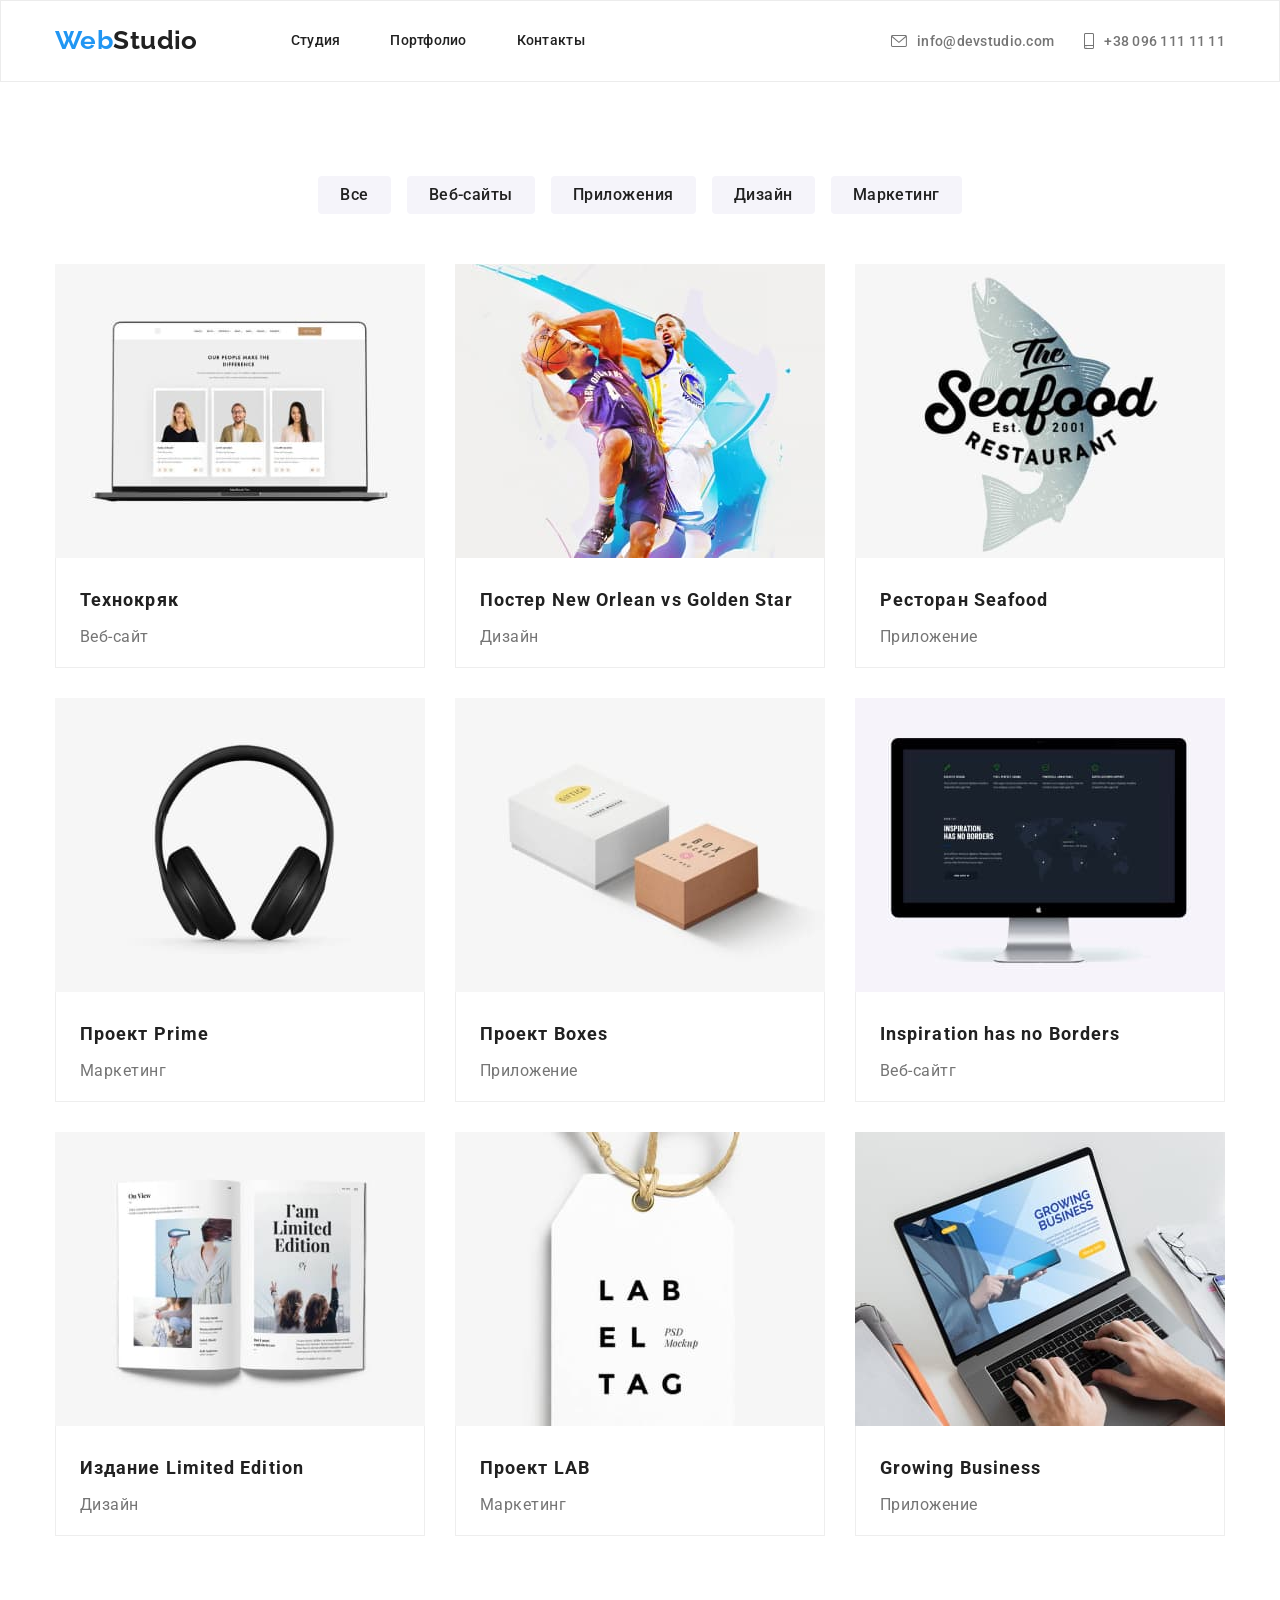
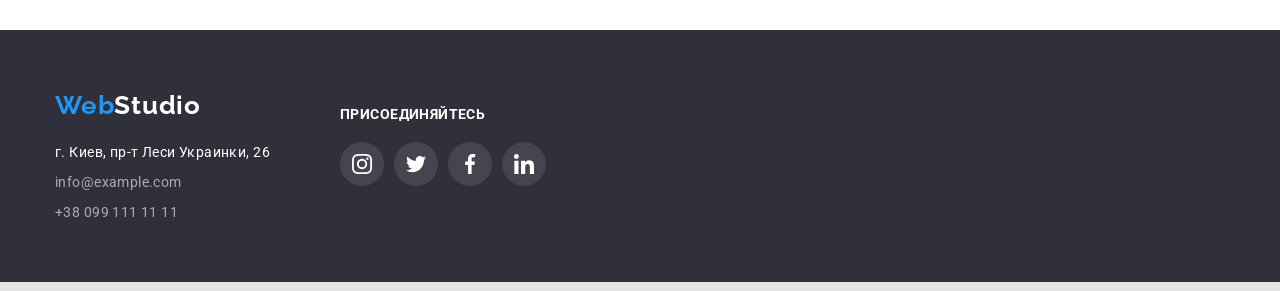
==== portfolio.html @ 12416d52 "Add files via upload" ====
<!DOCTYPE html>
<html lang="ru">
<head>
    <meta charset="UTF-8">
    <meta http-equiv="X-UA-Compatible" content="IE=edge">
    <meta name="viewport" content="width=device-width, initial-scale=1.0">
    <title>WebStudio</title>
    <link rel="preconnect" href="https://fonts.googleapis.com">
    <link rel="preconnect" href="https://fonts.gstatic.com" crossorigin>
    <link
        href="https://fonts.googleapis.com/css2?family=Raleway:wght@700&family=Roboto:wght@400;500;700;900&display=swap"
        rel="stylesheet">
    <link rel="stylesheet" href="https://cdnjs.cloudflare.com/ajax/libs/modern-normalize/1.1.0/modern-normalize.min.css"
        integrity="sha512-wpPYUAdjBVSE4KJnH1VR1HeZfpl1ub8YT/NKx4PuQ5NmX2tKuGu6U/JRp5y+Y8XG2tV+wKQpNHVUX03MfMFn9Q=="
        crossorigin="anonymous" referrerpolicy="no-referrer" />
    <link rel="stylesheet" href="./css/styles.css">
</head>
    <body>
        <header class="header">
            <div class="container header-container">
                <a class="header-logo link"  href="./index.html" lang="en"><samp class="header-logo-web">Web</samp>Studio</a>
                <nav class="header-nav"> 
                    <ul class="header-list list">
                        <li class="header-item"><a class="header-link link"  href="./index.html">Студия</a></li>
                        <li class="header-item"><a class="header-link link"  href="./portfolio.html">Портфолио</a></li>
                        <li class="header-item"><a class="header-link link"  href="">Контакты</a></li>
                    </ul>
                </nav>
                <div class="header-connect">
                <ul class="header-list list">
                    <li class="address-item">
                        <a class="header-address link" href="mailto:info@devstudio.com">
                            <svg class="icon-svg header-svg" width="16" height="12">
                                <use href="./images/icons.svg#envelope" />
                            </svg> info@devstudio.com</a>
                    </li>
                    <li class="address-item">
                        <a class="header-address link" href="tel:+380961111111">
                            <svg class="icon-svg header-svg " width="10" height="16">
                                <use href="./images/icons.svg#smartphone" />
                            </svg> +38 096 111 11 11
                        </a>
                    </li>
                </ul>
                </div>
            </div>
        </header>
        <main>
            <section class="service-menu">
                <div class="container">
                    <ul class="list list-menu">
                        <li >
                            <button  class="service-menu-btm" type="button">Все</button>
                        </li>
                        <li>
                            <button class="service-menu-btm" type="button">Веб-сайты</button>
                        </li>
                        <li>
                            <button class="service-menu-btm" type="button">Приложения</button>
                        </li>
                        <li>
                            <button class="service-menu-btm" type="button">Дизайн</button>
                        </li>
                        <li>
                            <button class="service-menu-btm" type="button">Маркетинг</button>
                        </li>
                    </ul>
                    <h1 class="all-title">Все</h1>
                    <ul class="list list-all-item">
                        <li class="all-title-item" >
                            <img src="./images/tehnokriak.jpg" alt="ноутбук" width="370" height="294">
                            <div class="container-item">
                                <h2 class="all-subtitle">Технокряк</h2>
                                <p class="all-after-subtitle" >Веб-сайт</p>
                            </div>
                        </li>
                        <li class="all-title-item">
                            <img src="./images/poster.jpg" alt="два баскетболиста" width="370" height="294">
                            <div class="container-item">
                                <h2 class="all-subtitle">Постер New Orlean vs Golden Star</h2>
                                <p class="all-after-subtitle" >Дизайн</p>
                            </div>
                        </li>
                        <li class="all-title-item">
                            <img src="./images/restoran.jpg" alt="лого ресторана" width="370" height="294">
                            <div class="container-item">
                                <h2 class="all-subtitle">Ресторан Seafood</h2>
                                <p class="all-after-subtitle" >Приложение</p>
                            </div>
                        </li>
                        <li class="all-title-item">
                            <img src="./images/prime.jpg" alt="наушники" width="370" height="294">
                            <div class="container-item">
                                <h2 class="all-subtitle">Проект Prime</h2>
                                <p class="all-after-subtitle" >Маркетинг</p>
                            </div>
                        </li>
                        <li class="all-title-item">
                            <img src="./images/boxes.jpg" alt="коробки" width="370" height="294">
                            <div class="container-item"> 
                                <h2 class="all-subtitle">Проект Boxes</h2>
                                <p class="all-after-subtitle" >Приложение</p>
                            </div>
                        </li>
                        <li class="all-title-item">
                            <img src="./images/inspiration-has-no-borders.jpg" alt="монитор" width="370" height="294">
                            <div class="container-item">
                                <h2 class="all-subtitle">Inspiration has no Borders</h2>
                                <p class="all-after-subtitle" >Веб-сайтг</p>
                            </div>
                        </li>
                        <li class="all-title-item">
                            <img src="./images/limited-edition.jpg" alt="книга" width="370" height="294">
                            <div class="container-item">
                                <h2 class="all-subtitle">Издание Limited Edition</h2>
                                <p class="all-after-subtitle" >Дизайн</p>
                            </div>
                        </li>
                        <li class="all-title-item">
                            <img src="./images/progect-lab.jpg" alt="лейба" width="370" height="294">
                            <div class="container-item">
                                <h2 class="all-subtitle">Проект LAB</h2>
                                <p class="all-after-subtitle" >Маркетинг</p>
                            </div>
                        </li>
                        <li class="all-title-item">
                            <img src="./images/growing-business.jpg" alt="ноутбук" width="370" height="294">
                            <div class="container-item">
                                <h2 class="all-subtitle">Growing Business</h2>
                                <p class="all-after-subtitle" >Приложение</p>
                             </div>
                        </li>
                    </ul>
                </div>
            </section>
        </main>
    <footer class="footer-background">
        <div class="container footer-container">
            <div class="address-logo-container">
                <a class="footer-logo link" href="./index.html" lang="en"><span class="footer-logo-web">Web</span>Studio
                </a>
                <address>
                    <ul class="address-list list">
                        <li class="address-tittle">
                            <a class="footer-link link" href="https://goo.gl/maps/EG5BfM6RNB53mgnRA" target="_blank"
                                rel="noopener noreferrer">
                                <span class="address-link footer-link">г. Киев, пр-т Леси Украинки, 26</span>
                            </a>
                        </li>
                        <li class="address-tittle">
                            <a class="footer-link link" href="mailto:info@example.com">info@example.com</a>
                        </li>
                        <li class="address-tittle">
                            <a class="footer-link link" href="tel:+380991111111">+38 099 111 11 11</a>
                        </li>
                    </ul>
                </address>
            </div>
            <div class="footer-link-container">
                <h3 class="footer-title  title">присоединяйтесь</h3>
                <ul class="list social-footer-list">
                    <li class="social-item-foter">
                        <a href="#" class="social-link-footer">
                            <svg class="footer-svg" width="20" height="20">
                                <use href="./images/icons.svg#instagram"></use>
                            </svg>
                        </a>
                    </li>
                    <li class="social-item-foter">
                        <a href="#" class="social-link-footer">
                            <svg class="footer-svg" width="20" height="20">
                                <use href="./images/icons.svg#twitter" />
                            </svg>
                        </a>
                    </li>
                    <li class="social-item-foter">
                        <a href="#" class="social-link-footer">
                            <svg class="footer-svg" width="20" height="20">
                                <use href="./images/icons.svg#facebook" />
                            </svg>
                        </a>
                    </li>
                    <li class="social-item-foter">
                        <a href="#" class="social-link-footer">
                            <svg class="footer-svg" width="20" height="20">
                                <use href="./images/icons.svg#linkedin" />
                            </svg>
                        </a>
                    </li>
                </ul>
            </div>
        </div>
    </footer>
    </body>
</html>
---- css/styles.css ----
:root {
  --h-color: #212121;
  --paragrapf-color: #757575;
  --accent-color: #2196f3;
  --background-color: #ffffff;
}

h1,
h2,
h3,
h4,
h5,
h6 {
  padding: 0;
  margin: 0;
}
p {
  margin: 0;
  padding: 0;
}

ul {
  margin: 0;
  padding: 0;
}
button {
  cursor: pointer;
  padding: 0;
  border: none;
  font: inherit;
  color: inherit;
  background-color: transparent;
}

img {
  display: block;
}
body {
  font-family: "Roboto", sans-serif;
  background: #e5e5e5;
  font-size: 14px;
  line-height: 1.71;
  letter-spacing: 0.03em;
  color: var(--paragrapf-color);
}

.list {
  list-style: none;
}

.link {
  text-decoration: none;
}

.container {
  width: 1200px;
  padding-left: 15px;
  padding-right: 15px;
  margin: auto;
  box-sizing: border-box;
}
section {
  padding-top: 94px;
  padding-bottom: 94px;
}
/* header*/
.header-svg {
  margin-right: 10px;
}

.smartphone-link {
  display: flex;
  align-items: center;
  margin-right: 5px;
  color: var(--paragrapf-color);
}
.header-item {
  display: block;
  box-sizing: border-box;
}

.header {
  background: var(--background-color);
  border: 1px solid #ececec;
}

.header-container {
  display: flex;
  align-items: center;
}

.header-connect {
  margin-left: auto;
  min-width: 307px;
  justify-content: space-between;
}

.header-nav {
  min-width: 294px;
  justify-content: space-between;
  align-items: center;
  margin-left: 93px;
}

.header-list {
  display: flex;
  justify-content: space-between;
}

.header-logo {
  font-family: "Raleway", sans-serif;
  font-weight: bold;
  font-size: 26px;
  line-height: 1.19;
  color: var(--h-color);
  padding-bottom: 25px;
  padding-top: 24px;
}

.header-logo-web {
  font-family: "Raleway", sans-serif;
  font-weight: bold;
  font-size: 26px;
  line-height: 1.19;
  color: var(--accent-color);
}
.header-link {
  font-weight: 500;
  font-size: 14px;
  line-height: 1.14;
  letter-spacing: 0.02em;
  color: var(--h-color);
}
.header-link:hover,
.header-link:focus,
.header-link:active {
  color: var(--accent-color);
}

.header-address {
  font-weight: 500;
  font-size: 14px;
  line-height: 16px;
  letter-spacing: 0.02em;
  color: var(--paragrapf-color);
  display: flex;
  align-items: center;
  margin-left: 30px;
}

.header-address:hover,
.header-address:focus {
  color: var(--accent-color);
}

/* hero*/

.hero {
  padding: 0;
  background: #2f303a;
  height: 600px;
  margin-left: auto;
  margin-right: auto;
  max-width: 1600px;
  background-image: linear-gradient(
      rgba(47, 48, 58, 0.4),
      rgba(47, 48, 58, 0.4)
    ),
    url(../images/hero.jpg);
  background-size: cover;
  background-position: center;
  background-repeat: no-repeat;
}
.hero-container {
}

.container-btn {
  display: flex;
  align-items: center;
  justify-content: space-around;
  padding-bottom: 200px;
}

.hero-btn {
  font-weight: bold;
  font-size: 16px;
  line-height: 1.88;
  letter-spacing: 0.06em;
  color: var(--background-color);
  background: #2196f3;
  box-shadow: 0px 4px 4px rgba(0, 0, 0, 0.15);
  border-radius: 4px;
  padding: 10px 32px 10px 32px;
}

.hero-title {
  font-weight: 900;
  font-size: 44px;
  line-height: 1.36;
  text-align: center;
  letter-spacing: 0.06em;
  text-transform: uppercase;
  color: var(--background-color);
  padding-top: 200px;
  padding-left: 252px;
  margin-bottom: 30px;
  padding-right: 252px;
}

/*advantage */

.advantage-link {
  display: flex;
  align-items: center;
  justify-content: center;
  margin-bottom: 20px;
  width: 270px;
  height: 120px;
  background-color: #f5f4fa;
  border-radius: 4px;
}

.advantage-list {
  display: flex;
  margin-bottom: 94px;
  justify-content: space-between;
}

.advantage-invisible {
  display: none;
  justify-content: space-between;
  margin-left: 8px;
}

.advantage-title {
  font-weight: bold;
  font-size: 14px;
  line-height: 1.14;
  letter-spacing: 0.03em;
  text-transform: uppercase;
  color: var(--h-color);
  margin-bottom: 10px;
}
.advantage-after-title {
  font-size: 14px;
  line-height: 1.7;
  letter-spacing: 0.03em;
  color: var(--paragrapf-color);
  max-width: 270px;
}

/*what-are-we-doing*/
.what-are-we-doing {
  background-color: var(--background-color);
}

.what-are-we-doing-title {
  font-weight: bold;
  font-size: 36px;
  line-height: 1.17;
  text-align: center;
  letter-spacing: 0.03em;
  color: var(--h-color);
  margin-bottom: 50px;
}

.what-are-we-doing-list {
  display: flex;
}
.doing-list:not(:last-child) {
  margin-right: 30px;
}

/*our_team*/

.social-list {
  display: flex;
  justify-content: center;
  padding-right: 32px;
  padding-left: 32px;
}

.social-item + .social-item {
  margin-left: 10px;
}

.container-team {
}

.container-our-teame {
  background-color: var(--background-color);
  display: flex;
  flex-direction: column;
  width: 270px;
  align-items: stretch;
  padding-bottom: 30px;
  padding-top: 30px;
  box-shadow: 0px 1px 3px rgba(0, 0, 0, 0.12), 0px 1px 1px rgba(0, 0, 0, 0.14),
    0px 2px 1px rgba(0, 0, 0, 0.2);
  border-radius: 0px 0px 4px 4px;
}

.our-team {
  background: #f5f4fa;
}

.our-team-list {
  display: flex;
}
.team-list:not(:last-child) {
  margin-right: 30px;
}
.our-team-title {
  font-weight: bold;
  font-size: 36px;
  line-height: 1.17;
  text-align: center;
  letter-spacing: 0.03em;
  color: var(--h-color);
  margin-bottom: 50px;
}

.our-team-subtitle {
  font-weight: 500;
  font-size: 16px;
  line-height: 1.19;
  text-align: center;
  letter-spacing: 0.03em;
  color: var(--h-color);
  margin-bottom: 10px;
}
.our-team-after-title {
  font-size: 16px;
  line-height: 1.19;
  text-align: center;
  letter-spacing: 0.03em;
  color: var(--paragrapf-color);
  margin-bottom: 16px;
}

.social-link {
  width: 44px;
  height: 44px;
  background-color: 000000;
  display: flex;
  align-items: center;
  justify-content: center;
  border-radius: 50%;
  color: #afb1b8;
}

.icon-svg {
  fill: currentColor;
}

.social-link:hover,
.social-link:focus {
  background-color: var(--accent-color);
  color: #ffffff;
}

/*customers*/

.customers-item + .customers-item {
  margin-left: 30px;
}

.customers-link {
  width: 170px;
  height: 92px;
  display: flex;
  align-items: center;
  justify-content: center;
  color: #afb1b8;
  border: 1px solid #afb1b8;
  box-sizing: border-box;
  border-radius: 4px;
}

.customers-svg {
  fill: currentColor;
}

.customers-link:hover,
.customers-link:focus {
  border: 1px solid var(--accent-color);
  border-radius: 4px;
  color: var(--accent-color);
}

.customers {
  background-color: #ffffff;
}
.customers-container {
  width: 1170px;
  height: 184px;
  background-color: ;
}

.cuctomers-list {
  display: flex;
  justify-content: center;
}

.customers-title {
  color: var(--h-color);
  font-weight: bold;
  font-size: 36px;
  line-height: 1.4;
  letter-spacing: 0.03em;
  margin-bottom: 50px;
  text-align: center;
}

/*footer*/
.address-logo-container {
  margin-right: 70px;
  padding-bottom: 60px;
  padding-top: 60px;
}

.footer-container {
  display: flex;
  align-items: center;
}

.footer-title {
  font-weight: bold;
  font-size: 14px;
  line-height: 1.1;
  letter-spacing: 0.03em;
  text-transform: uppercase;
  color: #ffffff;
  margin-bottom: 20px;
}
.footer-link-container {
  box-sizing: border-box;
  padding-top: 72px;
  padding-bottom: 100px;
}
.social-footer-list {
  display: flex;
  justify-content: flex-start;
}
.social-item-foter {
}

.social-link-footer:hover,
.social-link-footer:focus {
  background-color: var(--accent-color);
  color: #ffffff;
}

.footer-svg {
  fill: #ffffff;
}

.social-link-footer {
  color: var(--h-color);
  width: 44px;
  height: 44px;
  display: flex;
  align-items: center;
  justify-content: center;
  border-radius: 50%;
  background-color: rgba(255, 255, 255, 0.1);
}

.social-item-foter + .social-item-foter {
  margin-left: 10px;
}

.address-tittle {
  margin-bottom: 9px;
  height: 21px;
}

.footer-background {
  background: #2f303a;
  height: 252px;
}

.footer-logo {
  font-family: "Raleway", sans-serif;
  font-weight: bold;
  font-size: 26px;
  line-height: 1.19;
  letter-spacing: 0.03em;
  color: var(--background-color);
  display: flex;
  margin-bottom: 20px;
}

.footer-logo-web {
  color: var(--accent-color);
}

.footer-link {
  font-style: normal;
  font-size: 14px;
  line-height: 1.71;
  letter-spacing: 0.03em;
  color: rgba(255, 255, 255, 0.6);
}
.address-link {
  color: var(--background-color);
}

.footer-link:hover,
.footer-link:focus {
  color: var(--accent-color);
}

.address-list {
  max-width: 231px;
}

/*portfolio*/

.service-menu {
  background-color: #ffffff;
}

.all-title-item:not(:nth-child(3n)) {
  margin-right: 30px;
}
.all-title-item {
  flex-basis: calc(100% / 3 - 30px);
  width: 370px;
  margin-bottom: 30px;
}

.all-title-item:hover {
  box-shadow: 0px 1px 1px rgba(0, 0, 0, 0.12), 0px 4px 4px rgba(0, 0, 0, 0.06),
    1px 4px 6px rgba(0, 0, 0, 0.16);
  cursor: pointer;
}
.container-item {
  display: flex;
  flex-direction: column;
  width: 370px;
  min-height: ;
  height: 110px;
  padding: 24px 24px 24px 24px;
  background: var(--background-color);
  border-bottom: 1px solid #eeeeee;
  border-left: 1px solid #eeeeee;
  border-right: 1px solid #eeeeee;
  box-sizing: border-box;
}

.list-menu {
  display: flex;
  margin-bottom: 50px;
  justify-content: center;
}

.service-menu-btm {
  font-weight: 500;
  font-size: 16px;
  line-height: 1.62;
  text-align: center;
  letter-spacing: 0.03em;
  color: var(--h-color);
  cursor: pointer;
  margin: 0 8px;
  background: #f5f4fa;
  border-radius: 4px;
  padding: 6px 22px 6px 22px;
}
.list-all-item {
  display: flex;
  flex-wrap: wrap;
  margin-bottom: -30px;
  box-sizing: border-box;
  justify-content: center;
}

.all-after-subtitle {
  margin-top: 4px;
}

.service-menu-btm:hover,
.service-menu-btm:focus {
  color: var(--background-color);
  background: #2196f3;
  border-radius: 4px;
  box-shadow: 0px 3px 1px rgba(0, 0, 0, 0.1), 0px 1px 2px rgba(0, 0, 0, 0.08),
    0px 2px 2px rgba(0, 0, 0, 0.12);
}
.all-title {
  display: none;
}

.all-subtitle {
  font-weight: bold;
  font-size: 18px;
  line-height: 2;
  letter-spacing: 0.06em;
  color: var(--h-color);
}

.all-after-subtitle {
  font-size: 16px;
  line-height: 30px;
  letter-spacing: 0.03em;
  color: var(--paragrapf-color);
}
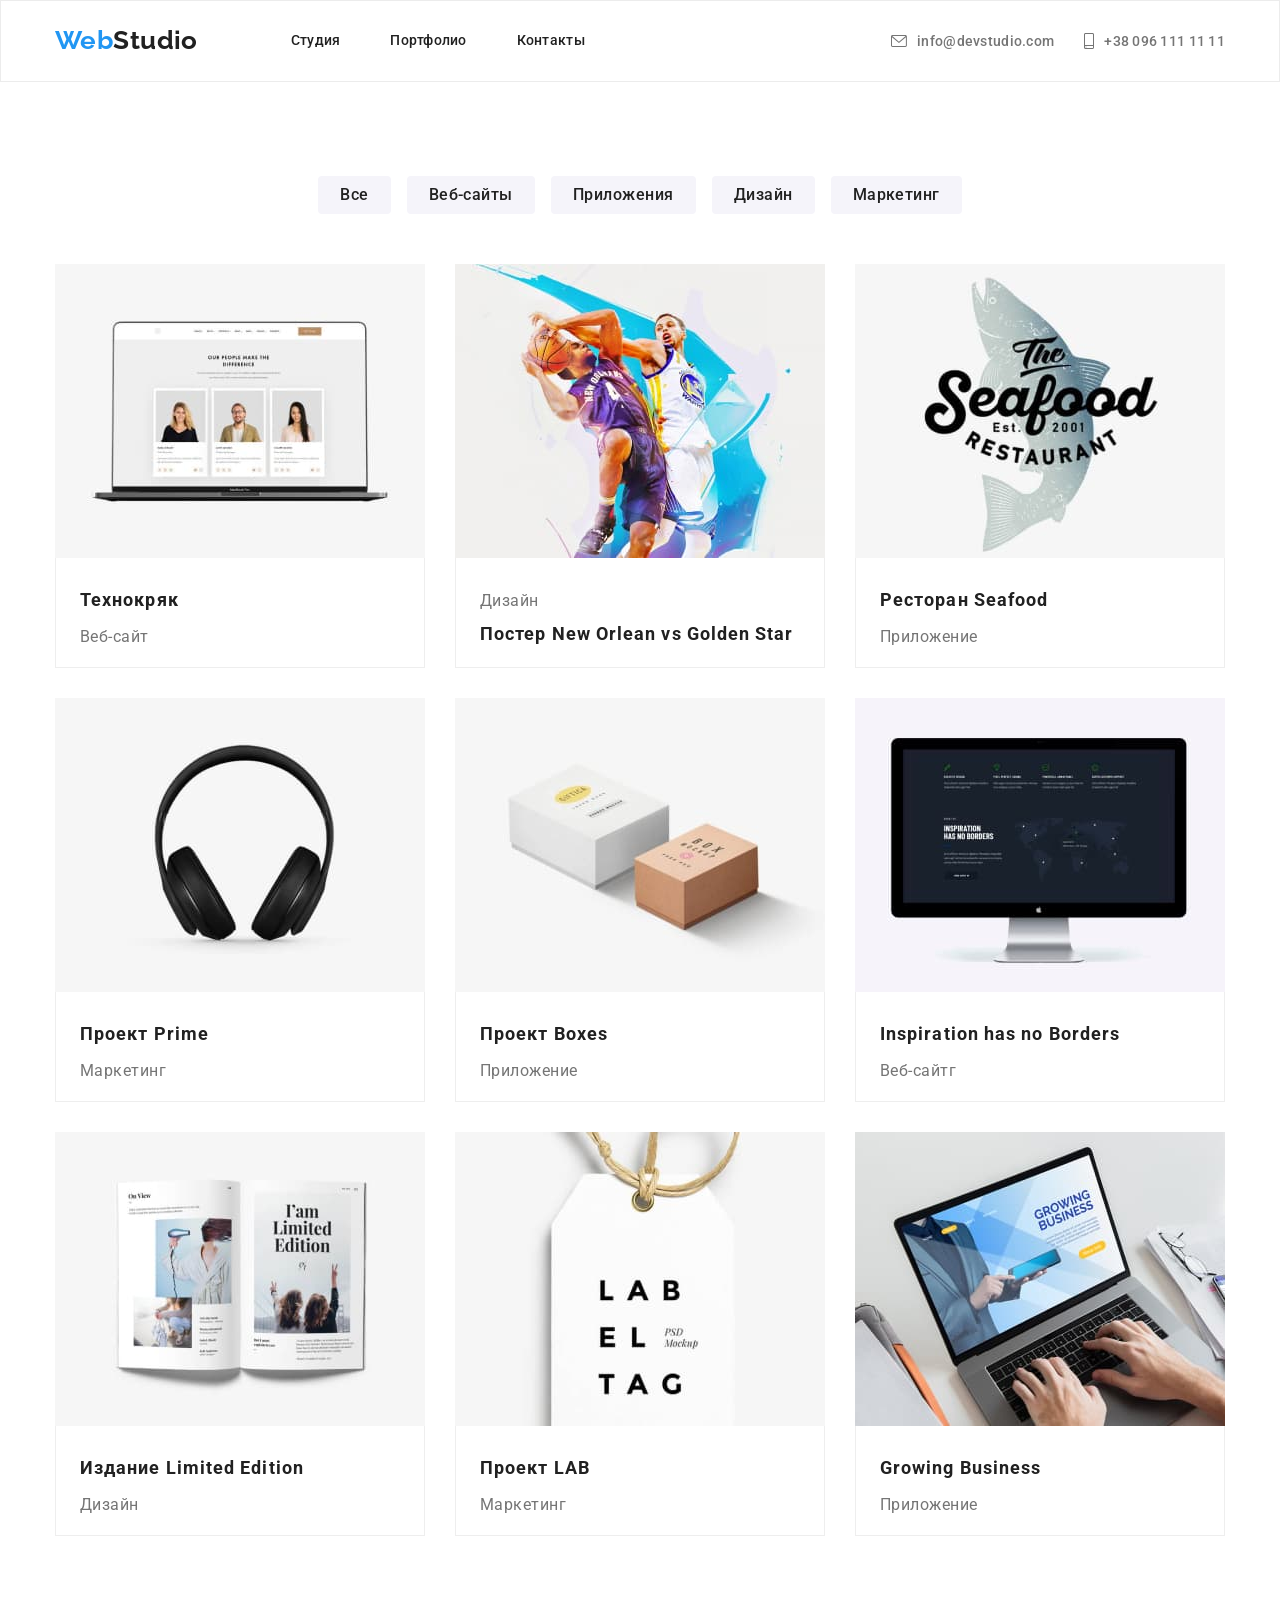
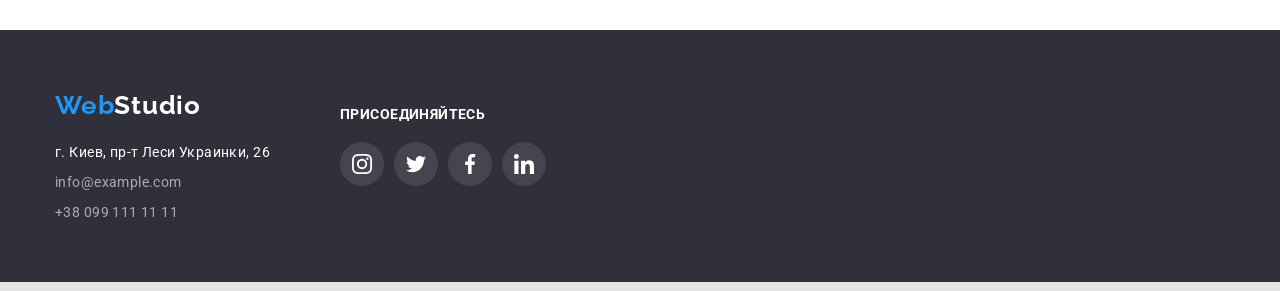
==== commit 456fba9e: "123" ====
--- a/portfolio.html
+++ b/portfolio.html
@@ -68,67 +68,92 @@
                     <h1 class="all-title">Все</h1>
                     <ul class="list list-all-item">
                         <li class="all-title-item" >
-                            <img src="./images/tehnokriak.jpg" alt="ноутбук" width="370" height="294">
+                            <div class="container-item-img">
+                                <img class="portfolio-img" src="./images/tehnokriak.jpg" alt="ноутбук" width="370" height="294">
+                                <p class="tehnokriak-text"> Технокряк это современная площадка распространения коронавируса. Компании используют
+                                    эту платформу для цифрового
+                                    шпионажа и атак на защищённые сервера конкурентов.</p>
+                            </div>
                             <div class="container-item">
                                 <h2 class="all-subtitle">Технокряк</h2>
-                                <p class="all-after-subtitle" >Веб-сайт</p>
-                            </div>
-                        </li>
-                        <li class="all-title-item">
-                            <img src="./images/poster.jpg" alt="два баскетболиста" width="370" height="294">
-                            <div class="container-item">
+                                <p class="all-after-subtitle">Веб-сайт</p>
+                            </div>
+                        </li>
+                        <li class="all-title-item">
+                            <div class="container-item-img">
+                                <img src="./images/poster.jpg" alt="два баскетболиста" width="370" height="294">
+                                <p class="tehnokriak-text"></p>
+                            </div>
+                            <div class="container-item">
+                                <p class="all-after-subtitle">Дизайн</p>
                                 <h2 class="all-subtitle">Постер New Orlean vs Golden Star</h2>
-                                <p class="all-after-subtitle" >Дизайн</p>
-                            </div>
-                        </li>
-                        <li class="all-title-item">
-                            <img src="./images/restoran.jpg" alt="лого ресторана" width="370" height="294">
+                            </div>
+                        </li>
+                        <li class="all-title-item">
+                            <div class="container-item-img">
+                                <img src="./images/restoran.jpg" alt="лого ресторана" width="370" height="294">
+                                <p class="tehnokriak-text"></p>
+                            </div>
                             <div class="container-item">
                                 <h2 class="all-subtitle">Ресторан Seafood</h2>
                                 <p class="all-after-subtitle" >Приложение</p>
                             </div>
                         </li>
                         <li class="all-title-item">
-                            <img src="./images/prime.jpg" alt="наушники" width="370" height="294">
+                            <div class="container-item-img">
+
+                                <img src="./images/prime.jpg" alt="наушники" width="370" height="294">
+                                <p class="tehnokriak-text"></p>
+                            </div>
                             <div class="container-item">
                                 <h2 class="all-subtitle">Проект Prime</h2>
                                 <p class="all-after-subtitle" >Маркетинг</p>
                             </div>
                         </li>
                         <li class="all-title-item">
-                            <img src="./images/boxes.jpg" alt="коробки" width="370" height="294">
+                            <div class="container-item-img">
+                                <img src="./images/boxes.jpg" alt="коробки" width="370" height="294">
+                                <p class="tehnokriak-text"></p>
                             <div class="container-item"> 
                                 <h2 class="all-subtitle">Проект Boxes</h2>
                                 <p class="all-after-subtitle" >Приложение</p>
                             </div>
                         </li>
                         <li class="all-title-item">
-                            <img src="./images/inspiration-has-no-borders.jpg" alt="монитор" width="370" height="294">
+                            <div class="container-item-img">
+                                <img src="./images/inspiration-has-no-borders.jpg" alt="монитор" width="370" height="294">
+                                <p class="tehnokriak-text"></p>
                             <div class="container-item">
                                 <h2 class="all-subtitle">Inspiration has no Borders</h2>
                                 <p class="all-after-subtitle" >Веб-сайтг</p>
                             </div>
                         </li>
                         <li class="all-title-item">
-                            <img src="./images/limited-edition.jpg" alt="книга" width="370" height="294">
+                            <div class="container-item-img">
+                                <img src="./images/limited-edition.jpg" alt="книга" width="370" height="294">
+                                <p class="tehnokriak-text"></p>
                             <div class="container-item">
                                 <h2 class="all-subtitle">Издание Limited Edition</h2>
                                 <p class="all-after-subtitle" >Дизайн</p>
                             </div>
                         </li>
                         <li class="all-title-item">
-                            <img src="./images/progect-lab.jpg" alt="лейба" width="370" height="294">
+                            <div class="container-item-img">
+                                <img src="./images/progect-lab.jpg" alt="лейба" width="370" height="294">
+                                <p class="tehnokriak-text"></p>
                             <div class="container-item">
                                 <h2 class="all-subtitle">Проект LAB</h2>
                                 <p class="all-after-subtitle" >Маркетинг</p>
                             </div>
                         </li>
                         <li class="all-title-item">
-                            <img src="./images/growing-business.jpg" alt="ноутбук" width="370" height="294">
+                            <div class="container-item-img">
+                                <img src="./images/growing-business.jpg" alt="ноутбук" width="370" height="294">
+                                <p class="tehnokriak-text"></p>
                             <div class="container-item">
                                 <h2 class="all-subtitle">Growing Business</h2>
                                 <p class="all-after-subtitle" >Приложение</p>
-                             </div>
+                            </div>
                         </li>
                     </ul>
                 </div>
--- a/css/styles.css
+++ b/css/styles.css
@@ -3,6 +3,7 @@
   --paragrapf-color: #757575;
   --accent-color: #2196f3;
   --background-color: #ffffff;
+  --transition: color, 250ms cubic-bezier(0.4, 0, 0.2, 1);
 }
 
 h1,
@@ -130,7 +131,30 @@
   line-height: 1.14;
   letter-spacing: 0.02em;
   color: var(--h-color);
-}
+  transition: var(--transition);
+  position: relative;
+  
+}
+.header-link::after {
+ 
+background-color: hidden;
+  position: absolute;
+  
+} 
+
+.header-link:hover::after {
+      content:  '  ' ;
+    width: 100%;
+    height: 4px;
+  
+ background-color: var(--accent-color) ;
+left: 0;
+bottom: -32px;
+
+
+
+}
+
 .header-link:hover,
 .header-link:focus,
 .header-link:active {
@@ -146,6 +170,7 @@
   display: flex;
   align-items: center;
   margin-left: 30px;
+  transition: var(--transition);
 }
 
 .header-address:hover,
@@ -250,6 +275,28 @@
 }
 
 /*what-are-we-doing*/
+
+.doing-list-text {
+  display: block;
+  width: 205px;
+  height: 16px;
+  box-sizing: content-box;
+  background-color: rgba(47, 48, 58, 0.8);
+  padding: 27px 82px 27px 83px;
+  position: absolute;
+  bottom: 0;
+  font-size: 14px;
+  line-height: 1.14;
+  text-align: center;
+  letter-spacing: 0.03em;
+  text-transform: uppercase;
+  color: #ffffff;
+}
+.doing-list {
+  display: flex;
+  position: relative;
+}
+
 .what-are-we-doing {
   background-color: var(--background-color);
 }
@@ -347,6 +394,8 @@
   justify-content: center;
   border-radius: 50%;
   color: #afb1b8;
+
+  transition: var(--transition);
 }
 
 .icon-svg {
@@ -375,6 +424,8 @@
   border: 1px solid #afb1b8;
   box-sizing: border-box;
   border-radius: 4px;
+
+  transition: var(--transition);
 }
 
 .customers-svg {
@@ -384,7 +435,6 @@
 .customers-link:hover,
 .customers-link:focus {
   border: 1px solid var(--accent-color);
-  border-radius: 4px;
   color: var(--accent-color);
 }
 
@@ -464,6 +514,7 @@
   justify-content: center;
   border-radius: 50%;
   background-color: rgba(255, 255, 255, 0.1);
+  transition: var(--transition);
 }
 
 .social-item-foter + .social-item-foter {
@@ -501,6 +552,7 @@
   line-height: 1.71;
   letter-spacing: 0.03em;
   color: rgba(255, 255, 255, 0.6);
+  transition: var(--transition);
 }
 .address-link {
   color: var(--background-color);
@@ -517,6 +569,32 @@
 
 /*portfolio*/
 
+
+ 
+ .tehnokriak-text {
+ display: flex;
+font-size: 18px;
+line-height: 1.56;
+letter-spacing: 0.03em;
+height: 100%;
+width: 100%;
+padding: 63px 24px 63px 24px;
+color: #FFFFFF;
+letter-spacing: 0.03em;
+background: rgba(33, 150, 243, 0.9);
+position: absolute;
+top: 0;
+transform: translateY(100%);
+transition: transform 250ms;
+ }
+ .container-item-img:hover .tehnokriak-text {
+     transform: translateY(0);
+ }
+
+ .container-item-img {
+ position: relative;
+  overflow: hidden;
+ }
 .service-menu {
   background-color: #ffffff;
 }
@@ -528,25 +606,27 @@
   flex-basis: calc(100% / 3 - 30px);
   width: 370px;
   margin-bottom: 30px;
-}
-
-.all-title-item:hover {
+ 
+}
+
+.all-title-item:hover  {
   box-shadow: 0px 1px 1px rgba(0, 0, 0, 0.12), 0px 4px 4px rgba(0, 0, 0, 0.06),
     1px 4px 6px rgba(0, 0, 0, 0.16);
   cursor: pointer;
+  transition: box-shadow, transform 250ms cubic-bezier(0.4, 0, 0.2, 1);
 }
 .container-item {
   display: flex;
   flex-direction: column;
   width: 370px;
-  min-height: ;
-  height: 110px;
+    height: 110px;
   padding: 24px 24px 24px 24px;
   background: var(--background-color);
   border-bottom: 1px solid #eeeeee;
   border-left: 1px solid #eeeeee;
   border-right: 1px solid #eeeeee;
   box-sizing: border-box;
+  position: relative;
 }
 
 .list-menu {
@@ -564,20 +644,10 @@
   color: var(--h-color);
   cursor: pointer;
   margin: 0 8px;
-  background: #f5f4fa;
+  background-color: #f5f4fa;
   border-radius: 4px;
   padding: 6px 22px 6px 22px;
-}
-.list-all-item {
-  display: flex;
-  flex-wrap: wrap;
-  margin-bottom: -30px;
-  box-sizing: border-box;
-  justify-content: center;
-}
-
-.all-after-subtitle {
-  margin-top: 4px;
+  transition: var(--transition);
 }
 
 .service-menu-btm:hover,
@@ -588,6 +658,19 @@
   box-shadow: 0px 3px 1px rgba(0, 0, 0, 0.1), 0px 1px 2px rgba(0, 0, 0, 0.08),
     0px 2px 2px rgba(0, 0, 0, 0.12);
 }
+
+.list-all-item {
+  display: flex;
+  flex-wrap: wrap;
+  margin-bottom: -30px;
+  box-sizing: border-box;
+  justify-content: center;
+}
+
+.all-after-subtitle {
+  margin-top: 4px;
+}
+
 .all-title {
   display: none;
 }
@@ -606,3 +689,46 @@
   letter-spacing: 0.03em;
   color: var(--paragrapf-color);
 }
+
+
+.backdrop {
+    position: fixed;
+    top: 0;
+    width: 100vw;
+    height: 100vw;
+    background-color:rgba(47, 48, 58, 0.4);
+    
+}
+
+.modal {
+    width: 528px;
+    min-height: 581px;
+    background-color: var(--background-color);
+    box-shadow: 0px 1px 3px rgba(0, 0, 0, 0.12), 0px 1px 1px rgba(0, 0, 0, 0.14), 0px 2px 1px rgba(0, 0, 0, 0.2);
+    border-radius: 4px;
+    position: absolute;
+    bottom:  50%;
+    left: 50%;
+    transform: translate(-50%, -50%) ;
+}
+
+.modal-close {
+    width: 30px;
+height: 30px;
+background: var(--background-color);
+border: 1px solid rgba(0, 0, 0, 0.1);
+border-radius: 50%;
+box-sizing: border-box;
+display: flex;
+justify-content: center;
+align-items: center;
+position: absolute;
+right: 8px;
+top: 8px;
+
+}
+
+.vector-svg {
+   color: #000000;;
+    
+}
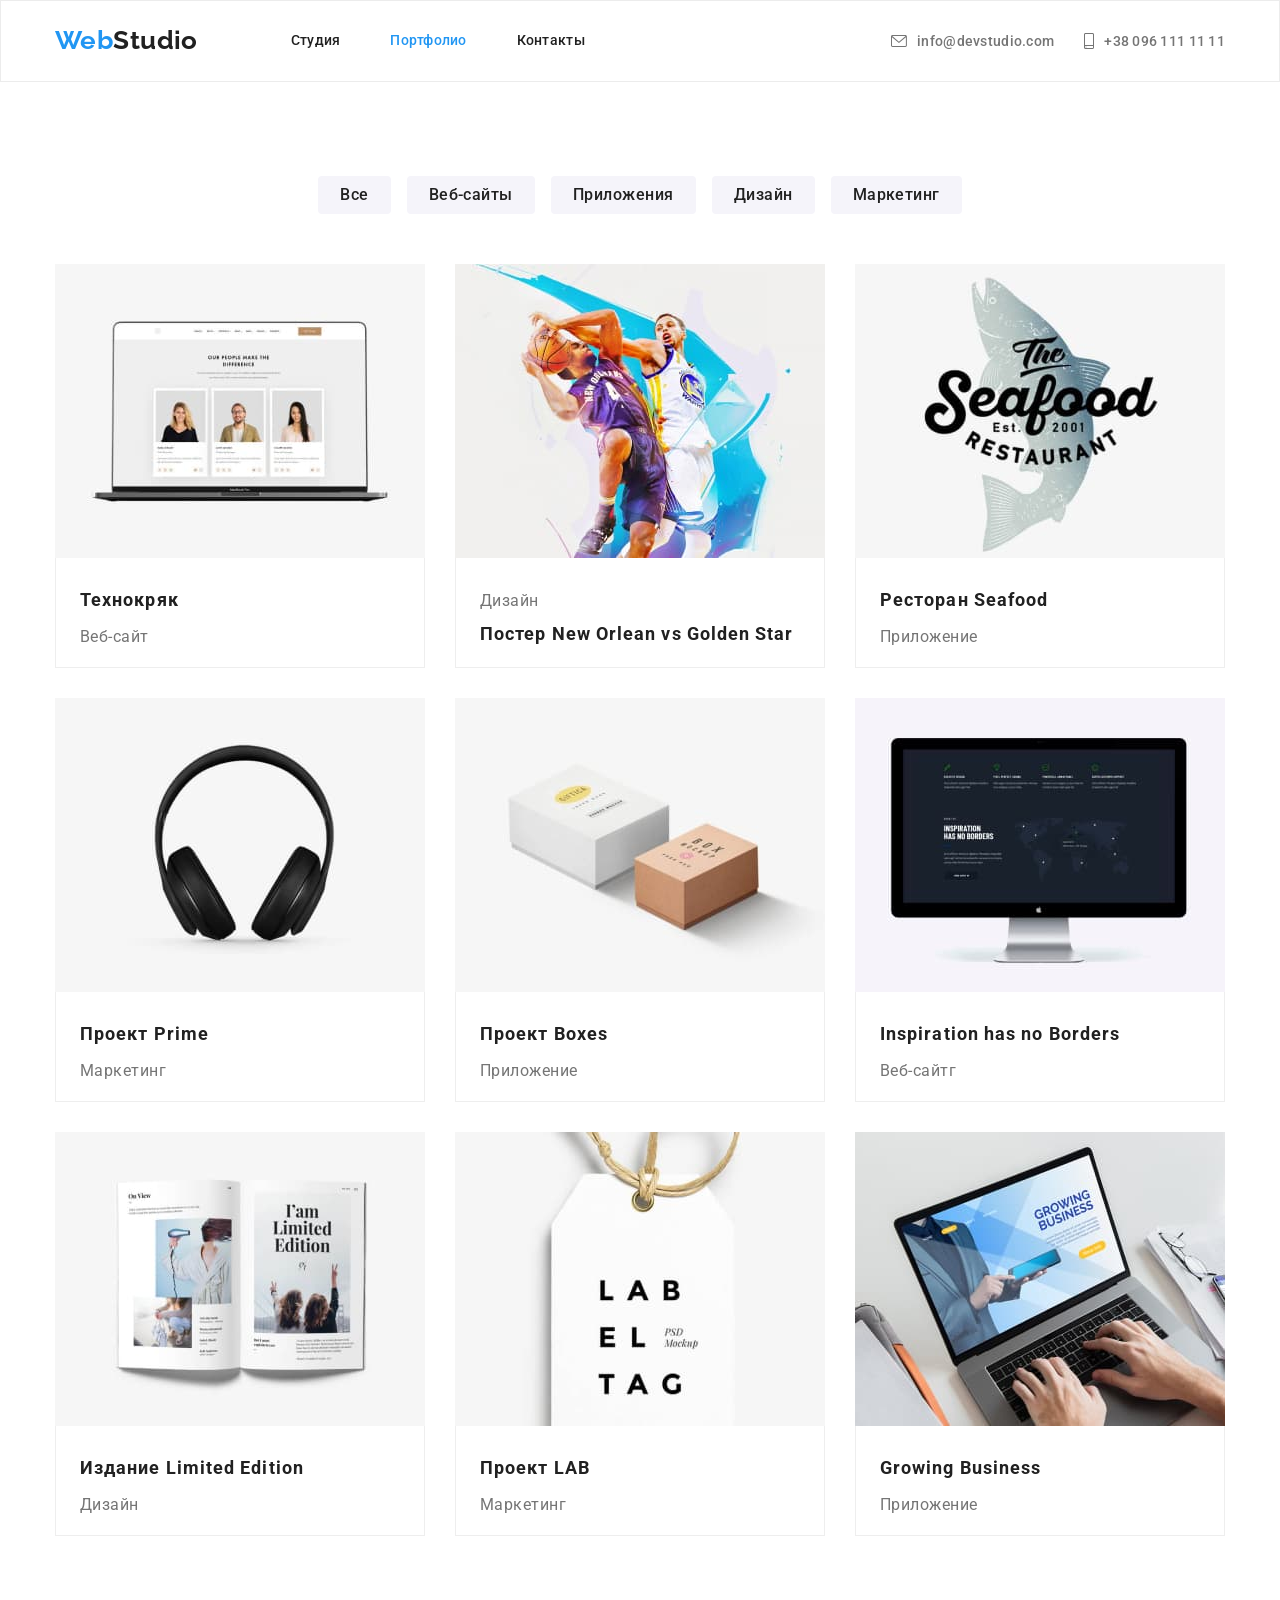
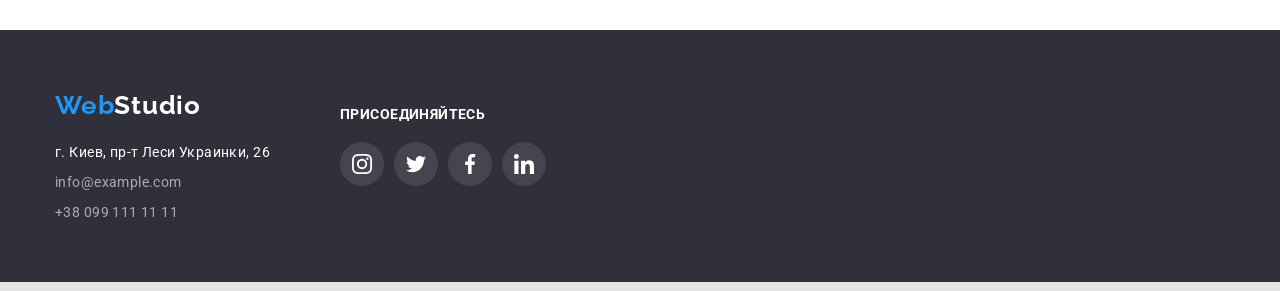
==== commit cbc02719: "321" ====
--- a/portfolio.html
+++ b/portfolio.html
@@ -22,7 +22,7 @@
                 <nav class="header-nav"> 
                     <ul class="header-list list">
                         <li class="header-item"><a class="header-link link"  href="./index.html">Студия</a></li>
-                        <li class="header-item"><a class="header-link link"  href="./portfolio.html">Портфолио</a></li>
+                        <li class="header-item"><a class="header-link link current"  href="./portfolio.html">Портфолио</a></li>
                         <li class="header-item"><a class="header-link link"  href="">Контакты</a></li>
                     </ul>
                 </nav>
@@ -114,6 +114,7 @@
                             <div class="container-item-img">
                                 <img src="./images/boxes.jpg" alt="коробки" width="370" height="294">
                                 <p class="tehnokriak-text"></p>
+                            </div>
                             <div class="container-item"> 
                                 <h2 class="all-subtitle">Проект Boxes</h2>
                                 <p class="all-after-subtitle" >Приложение</p>
@@ -123,6 +124,7 @@
                             <div class="container-item-img">
                                 <img src="./images/inspiration-has-no-borders.jpg" alt="монитор" width="370" height="294">
                                 <p class="tehnokriak-text"></p>
+                                </div>
                             <div class="container-item">
                                 <h2 class="all-subtitle">Inspiration has no Borders</h2>
                                 <p class="all-after-subtitle" >Веб-сайтг</p>
@@ -132,6 +134,7 @@
                             <div class="container-item-img">
                                 <img src="./images/limited-edition.jpg" alt="книга" width="370" height="294">
                                 <p class="tehnokriak-text"></p>
+                            </div>
                             <div class="container-item">
                                 <h2 class="all-subtitle">Издание Limited Edition</h2>
                                 <p class="all-after-subtitle" >Дизайн</p>
@@ -141,6 +144,7 @@
                             <div class="container-item-img">
                                 <img src="./images/progect-lab.jpg" alt="лейба" width="370" height="294">
                                 <p class="tehnokriak-text"></p>
+                            </div>
                             <div class="container-item">
                                 <h2 class="all-subtitle">Проект LAB</h2>
                                 <p class="all-after-subtitle" >Маркетинг</p>
@@ -150,6 +154,7 @@
                             <div class="container-item-img">
                                 <img src="./images/growing-business.jpg" alt="ноутбук" width="370" height="294">
                                 <p class="tehnokriak-text"></p>
+                            </div>
                             <div class="container-item">
                                 <h2 class="all-subtitle">Growing Business</h2>
                                 <p class="all-after-subtitle" >Приложение</p>
--- a/css/styles.css
+++ b/css/styles.css
@@ -65,6 +65,9 @@
   padding-bottom: 94px;
 }
 /* header*/
+.current {
+    color: var(--accent-color);
+}
 .header-svg {
   margin-right: 10px;
 }
@@ -126,6 +129,7 @@
   color: var(--accent-color);
 }
 .header-link {
+  width: 49px;
   font-weight: 500;
   font-size: 14px;
   line-height: 1.14;
@@ -133,26 +137,23 @@
   color: var(--h-color);
   transition: var(--transition);
   position: relative;
-  
 }
 .header-link::after {
- 
-background-color: hidden;
+  content: "  ";
+  display: flex;
+  border-radius: 2%;
+  transition: background-color 250ms linear;
   position: absolute;
-  
-} 
+  left: 0;
+  bottom: -32px;
+  width: 100%;
+  height: 4px;
+  border-radius: 2px;
+}
 
 .header-link:hover::after {
-      content:  '  ' ;
-    width: 100%;
-    height: 4px;
-  
- background-color: var(--accent-color) ;
-left: 0;
-bottom: -32px;
-
-
-
+  content: "  ";
+  background-color: var(--accent-color);
 }
 
 .header-link:hover,
@@ -568,33 +569,34 @@
 }
 
 /*portfolio*/
-
-
- 
- .tehnokriak-text {
- display: flex;
-font-size: 18px;
-line-height: 1.56;
-letter-spacing: 0.03em;
-height: 100%;
-width: 100%;
-padding: 63px 24px 63px 24px;
-color: #FFFFFF;
-letter-spacing: 0.03em;
-background: rgba(33, 150, 243, 0.9);
-position: absolute;
-top: 0;
-transform: translateY(100%);
-transition: transform 250ms;
- }
- .container-item-img:hover .tehnokriak-text {
-     transform: translateY(0);
- }
-
- .container-item-img {
- position: relative;
+.current {
+    color: var(--accent-color);
+}
+
+.tehnokriak-text {
+  display: flex;
+  font-size: 18px;
+  line-height: 1.56;
+  letter-spacing: 0.03em;
+  height: 100%;
+  width: 100%;
+  padding: 63px 24px 63px 24px;
+  color: #ffffff;
+  letter-spacing: 0.03em;
+  background: rgba(33, 150, 243, 0.9);
+  position: absolute;
+  top: 0;
+  transform: translateY(100%);
+  transition: transform 250ms;
+}
+.container-item-img:hover .tehnokriak-text {
+  transform: translateY(0);
+}
+
+.container-item-img {
+  position: relative;
   overflow: hidden;
- }
+}
 .service-menu {
   background-color: #ffffff;
 }
@@ -606,10 +608,9 @@
   flex-basis: calc(100% / 3 - 30px);
   width: 370px;
   margin-bottom: 30px;
- 
-}
-
-.all-title-item:hover  {
+}
+
+.all-title-item:hover {
   box-shadow: 0px 1px 1px rgba(0, 0, 0, 0.12), 0px 4px 4px rgba(0, 0, 0, 0.06),
     1px 4px 6px rgba(0, 0, 0, 0.16);
   cursor: pointer;
@@ -619,7 +620,7 @@
   display: flex;
   flex-direction: column;
   width: 370px;
-    height: 110px;
+  height: 110px;
   padding: 24px 24px 24px 24px;
   background: var(--background-color);
   border-bottom: 1px solid #eeeeee;
@@ -690,45 +691,49 @@
   color: var(--paragrapf-color);
 }
 
-
 .backdrop {
-    position: fixed;
-    top: 0;
-    width: 100vw;
-    height: 100vw;
-    background-color:rgba(47, 48, 58, 0.4);
-    
+  position: fixed;
+  top: 0%;
+  width: 100vw;
+  height: 100vw;
+  background-color: rgba(0, 0, 0, 0.2);
+  transition: opacity 250ms, visibility 500ms;
 }
 
 .modal {
-    width: 528px;
-    min-height: 581px;
-    background-color: var(--background-color);
-    box-shadow: 0px 1px 3px rgba(0, 0, 0, 0.12), 0px 1px 1px rgba(0, 0, 0, 0.14), 0px 2px 1px rgba(0, 0, 0, 0.2);
-    border-radius: 4px;
-    position: absolute;
-    bottom:  50%;
-    left: 50%;
-    transform: translate(-50%, -50%) ;
+  width: 528px;
+  min-height: 581px;
+  background-color: var(--background-color);
+  box-shadow: 0px 1px 3px rgba(0, 0, 0, 0.12), 0px 1px 1px rgba(0, 0, 0, 0.14),
+    0px 2px 1px rgba(0, 0, 0, 0.2);
+  border-radius: 4px;
+  position: absolute;
+  top: 25%;
+  bottom: 50%;
+  left: 50%;
+  transform: translate(-50%, -50%);
 }
 
 .modal-close {
-    width: 30px;
-height: 30px;
-background: var(--background-color);
-border: 1px solid rgba(0, 0, 0, 0.1);
-border-radius: 50%;
-box-sizing: border-box;
-display: flex;
-justify-content: center;
-align-items: center;
-position: absolute;
-right: 8px;
-top: 8px;
-
+  width: 30px;
+  height: 30px;
+  background: var(--background-color);
+  border: 1px solid rgba(0, 0, 0, 0.1);
+  border-radius: 50%;
+  box-sizing: border-box;
+  display: flex;
+  justify-content: center;
+  align-items: center;
+  position: absolute;
+  right: 8px;
+  top: 8px;
 }
 
 .vector-svg {
-   color: #000000;;
-    
-}+  color: #000000;
+}
+.is-hidden {
+  opacity: 0;
+  pointer-events: none;
+  visibility: hidden;
+}
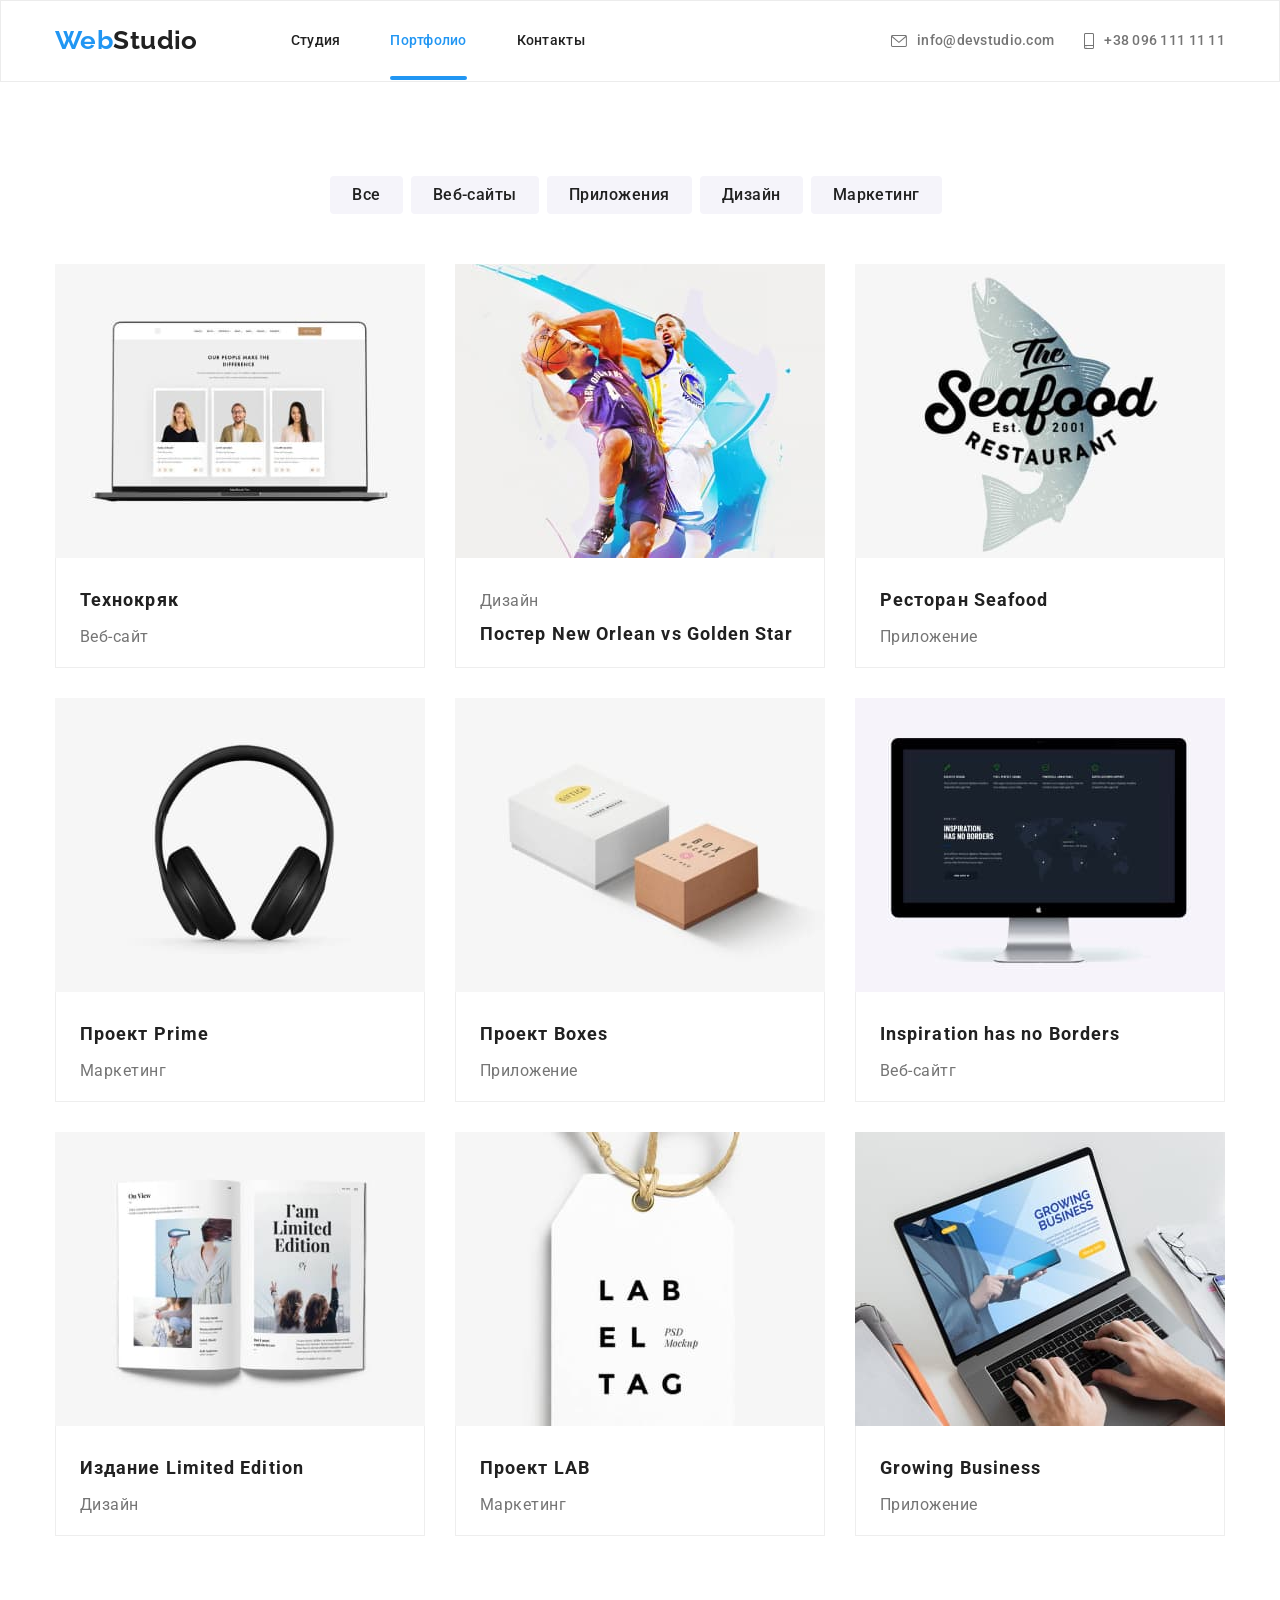
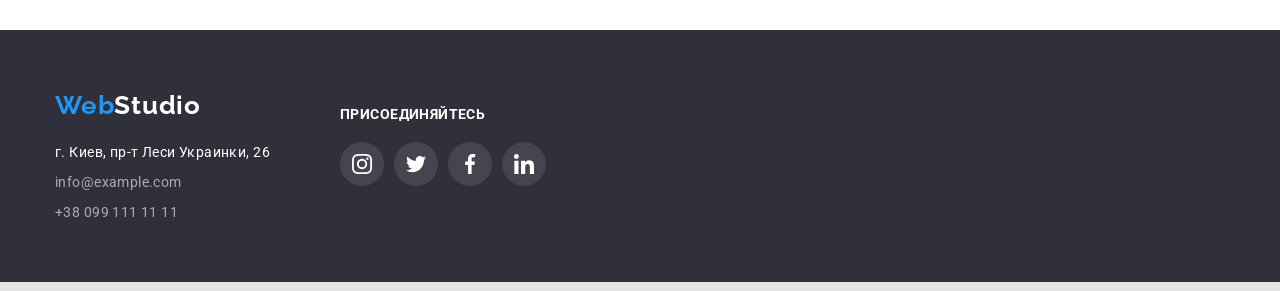
==== commit fdd6d0db: "321" ====
--- a/portfolio.html
+++ b/portfolio.html
@@ -82,7 +82,8 @@
                         <li class="all-title-item">
                             <div class="container-item-img">
                                 <img src="./images/poster.jpg" alt="два баскетболиста" width="370" height="294">
-                                <p class="tehnokriak-text"></p>
+                                <p class="tehnokriak-text">Технокряк это современная площадка распространения коронавируса. Компании используют эту платформу для цифрового
+                                шпионажа и атак на защищённые сервера конкурентов.</p>
                             </div>
                             <div class="container-item">
                                 <p class="all-after-subtitle">Дизайн</p>
@@ -92,7 +93,8 @@
                         <li class="all-title-item">
                             <div class="container-item-img">
                                 <img src="./images/restoran.jpg" alt="лого ресторана" width="370" height="294">
-                                <p class="tehnokriak-text"></p>
+                                <p class="tehnokriak-text">Технокряк это современная площадка распространения коронавируса. Компании используют эту платформу для цифрового
+                                шпионажа и атак на защищённые сервера конкурентов.</p>
                             </div>
                             <div class="container-item">
                                 <h2 class="all-subtitle">Ресторан Seafood</h2>
@@ -103,7 +105,8 @@
                             <div class="container-item-img">
 
                                 <img src="./images/prime.jpg" alt="наушники" width="370" height="294">
-                                <p class="tehnokriak-text"></p>
+                                <p class="tehnokriak-text">Технокряк это современная площадка распространения коронавируса. Компании используют эту платформу для цифрового
+                                шпионажа и атак на защищённые сервера конкурентов.</p>
                             </div>
                             <div class="container-item">
                                 <h2 class="all-subtitle">Проект Prime</h2>
@@ -113,7 +116,8 @@
                         <li class="all-title-item">
                             <div class="container-item-img">
                                 <img src="./images/boxes.jpg" alt="коробки" width="370" height="294">
-                                <p class="tehnokriak-text"></p>
+                                <p class="tehnokriak-text">Технокряк это современная площадка распространения коронавируса. Компании используют эту платформу для цифрового
+                                шпионажа и атак на защищённые сервера конкурентов.</p>
                             </div>
                             <div class="container-item"> 
                                 <h2 class="all-subtitle">Проект Boxes</h2>
@@ -123,7 +127,8 @@
                         <li class="all-title-item">
                             <div class="container-item-img">
                                 <img src="./images/inspiration-has-no-borders.jpg" alt="монитор" width="370" height="294">
-                                <p class="tehnokriak-text"></p>
+                                <p class="tehnokriak-text">Технокряк это современная площадка распространения коронавируса. Компании используют эту платформу для цифрового
+                                шпионажа и атак на защищённые сервера конкурентов.</p>
                                 </div>
                             <div class="container-item">
                                 <h2 class="all-subtitle">Inspiration has no Borders</h2>
@@ -133,7 +138,8 @@
                         <li class="all-title-item">
                             <div class="container-item-img">
                                 <img src="./images/limited-edition.jpg" alt="книга" width="370" height="294">
-                                <p class="tehnokriak-text"></p>
+                                <p class="tehnokriak-text">Технокряк это современная площадка распространения коронавируса. Компании используют эту платформу для цифрового
+                                шпионажа и атак на защищённые сервера конкурентов.</p>
                             </div>
                             <div class="container-item">
                                 <h2 class="all-subtitle">Издание Limited Edition</h2>
@@ -143,7 +149,8 @@
                         <li class="all-title-item">
                             <div class="container-item-img">
                                 <img src="./images/progect-lab.jpg" alt="лейба" width="370" height="294">
-                                <p class="tehnokriak-text"></p>
+                                <p class="tehnokriak-text">Технокряк это современная площадка распространения коронавируса. Компании используют эту платформу для цифрового
+                                шпионажа и атак на защищённые сервера конкурентов.</p>
                             </div>
                             <div class="container-item">
                                 <h2 class="all-subtitle">Проект LAB</h2>
@@ -153,7 +160,8 @@
                         <li class="all-title-item">
                             <div class="container-item-img">
                                 <img src="./images/growing-business.jpg" alt="ноутбук" width="370" height="294">
-                                <p class="tehnokriak-text"></p>
+                                <p class="tehnokriak-text">Технокряк это современная площадка распространения коронавируса. Компании используют эту платформу для цифрового
+                                шпионажа и атак на защищённые сервера конкурентов.</p>
                             </div>
                             <div class="container-item">
                                 <h2 class="all-subtitle">Growing Business</h2>
--- a/css/styles.css
+++ b/css/styles.css
@@ -66,7 +66,7 @@
 }
 /* header*/
 .current {
-    color: var(--accent-color);
+  color: var(--accent-color);
 }
 .header-svg {
   margin-right: 10px;
@@ -138,7 +138,7 @@
   transition: var(--transition);
   position: relative;
 }
-.header-link::after {
+.current::after {
   content: "  ";
   display: flex;
   border-radius: 2%;
@@ -149,10 +149,6 @@
   width: 100%;
   height: 4px;
   border-radius: 2px;
-}
-
-.header-link:hover::after {
-  content: "  ";
   background-color: var(--accent-color);
 }
 
@@ -165,7 +161,7 @@
 .header-address {
   font-weight: 500;
   font-size: 14px;
-  line-height: 16px;
+  line-height: 1.1;
   letter-spacing: 0.02em;
   color: var(--paragrapf-color);
   display: flex;
@@ -570,7 +566,7 @@
 
 /*portfolio*/
 .current {
-    color: var(--accent-color);
+  color: var(--accent-color);
 }
 
 .tehnokriak-text {
@@ -644,7 +640,7 @@
   letter-spacing: 0.03em;
   color: var(--h-color);
   cursor: pointer;
-  margin: 0 8px;
+  margin-right: 8px;
   background-color: #f5f4fa;
   border-radius: 4px;
   padding: 6px 22px 6px 22px;
